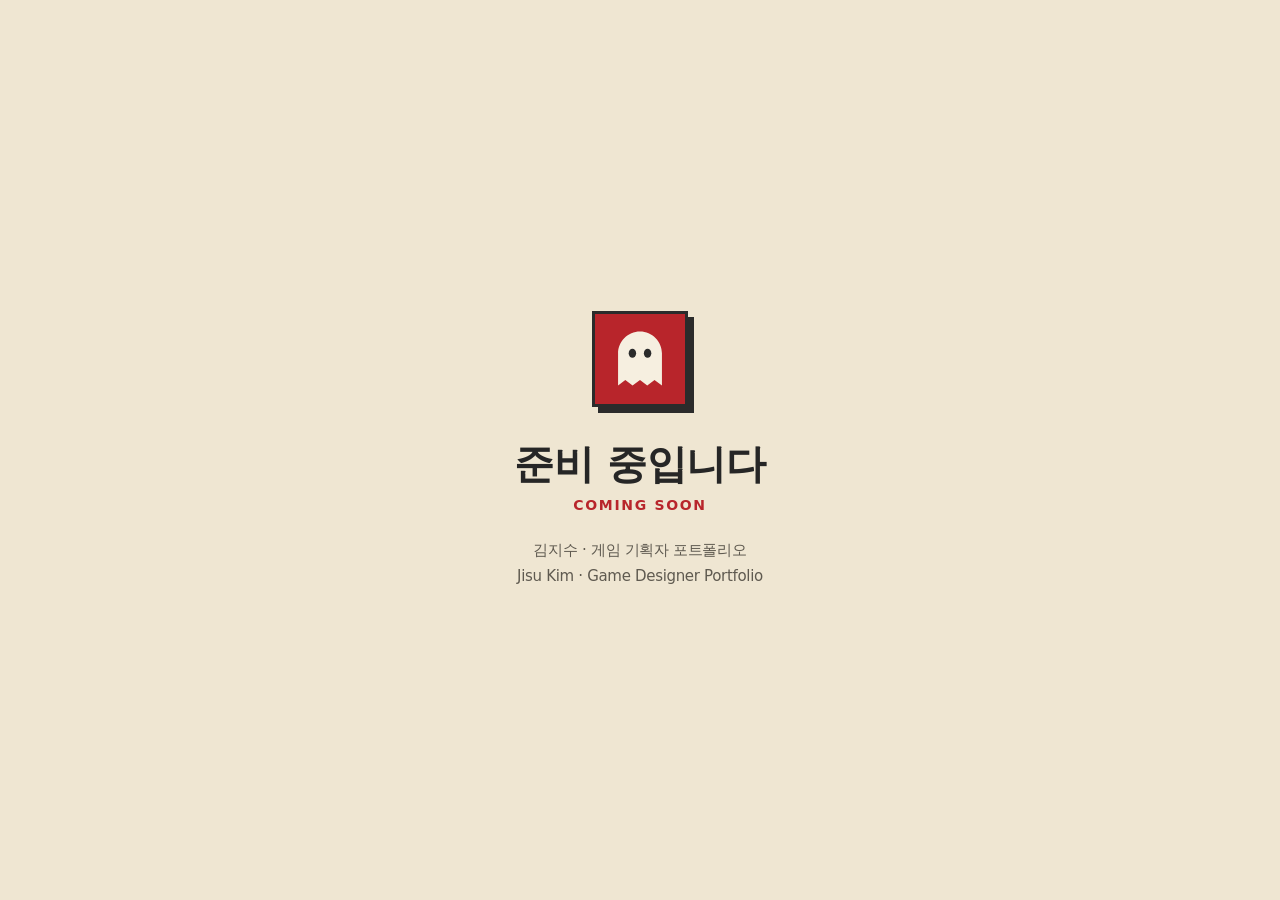
==== coming-soon/index.html @ ac5e26d6 "공개 전까지 Cloudflare(jisu.kim)에는 준비중 화면만 올림 작업은 GitHub Pages 에서 계속 확인하고, 완성되면 Cloudflare 로 공개하기 위해 wran" ====
<!DOCTYPE html>
<html lang="ko">
<head>
<meta charset="UTF-8">
<meta name="viewport" content="width=device-width, initial-scale=1, viewport-fit=cover">
<title>김지수 · 준비 중</title>
<meta name="description" content="김지수 게임 기획자 포트폴리오를 준비하고 있습니다. · Jisu Kim's game design portfolio is coming soon.">
<meta name="robots" content="noindex">
<meta name="color-scheme" content="light dark">
<meta name="theme-color" content="#efe6d2" media="(prefers-color-scheme: light)">
<meta name="theme-color" content="#232323" media="(prefers-color-scheme: dark)">
<link rel="icon" type="image/svg+xml" href="data:image/svg+xml,%3Csvg xmlns='http://www.w3.org/2000/svg' viewBox='0 0 64 64'%3E%3Crect width='64' height='64' fill='%23b8252b'/%3E%3Cg transform='translate(10 7.25) scale(1.375)'%3E%3Cpath fill='%23f6efe0' d='M16 2c-7.2 0-13 5.8-13 13v19l4.3-3.2 4.3 3.2 4.4-3.2 4.3 3.2 4.3-3.2 4.4 3.2V15c0-7.2-5.8-13-13-13z'/%3E%3Cellipse cx='11.5' cy='15' rx='2.2' ry='2.7' fill='%232b2b2b'/%3E%3Cellipse cx='20.5' cy='15' rx='2.2' ry='2.7' fill='%232b2b2b'/%3E%3C/g%3E%3C/svg%3E">
<style>
  :root {
    --bg: #efe6d2; --text: #262626; --muted: #5f5a50;
    --accent: #b8252b; --line: #2b2b2b;
  }
  @media (prefers-color-scheme: dark) {
    :root { --bg: #232323; --text: #efe6d2; --muted: #b3ab9b; --accent: #e0373d; --line: #111; }
  }
  * { box-sizing: border-box; }
  html, body { height: 100%; }
  body {
    margin: 0; min-height: 100%;
    display: grid; place-items: center;
    padding: 32px 20px;
    background: var(--bg); color: var(--text);
    font-family: 'Apple SD Gothic Neo', 'Malgun Gothic', 'Noto Sans KR', system-ui, sans-serif;
    letter-spacing: -0.02em; text-align: center;
  }
  main { max-width: 28rem; }
  .badge {
    width: 96px; height: 96px; margin: 0 auto 32px;
    display: grid; place-items: center;
    background: var(--accent);
    border: 3px solid var(--line);
    box-shadow: 6px 6px 0 var(--line);
  }
  .badge svg { width: 60%; animation: bob 2.4s ease-in-out infinite; }
  @keyframes bob { 50% { transform: translateY(-4px); } }
  @media (prefers-reduced-motion: reduce) { .badge svg { animation: none; } }
  h1 { margin: 0; font-size: clamp(28px, 7vw, 40px); font-weight: 800; line-height: 1.25; }
  h1 .en {
    display: block; margin-top: 8px;
    font-size: 14px; font-weight: 700; letter-spacing: 0.12em; text-transform: uppercase;
    color: var(--accent);
  }
  p { margin: 24px 0 0; font-size: 15px; line-height: 1.7; color: var(--muted); }
</style>
</head>
<body>
<main>
  <div class="badge" aria-hidden="true">
    <svg viewBox="0 0 32 36">
      <path fill="#f6efe0" d="M16 2c-7.2 0-13 5.8-13 13v19l4.3-3.2 4.3 3.2 4.4-3.2 4.3 3.2 4.3-3.2 4.4 3.2V15c0-7.2-5.8-13-13-13z"/>
      <ellipse cx="11.5" cy="15" rx="2.2" ry="2.7" fill="#2b2b2b"/>
      <ellipse cx="20.5" cy="15" rx="2.2" ry="2.7" fill="#2b2b2b"/>
    </svg>
  </div>
  <h1>준비 중입니다<span class="en" lang="en">Coming soon</span></h1>
  <p>김지수 · 게임 기획자 포트폴리오<br><span lang="en">Jisu Kim · Game Designer Portfolio</span></p>
</main>
</body>
</html>
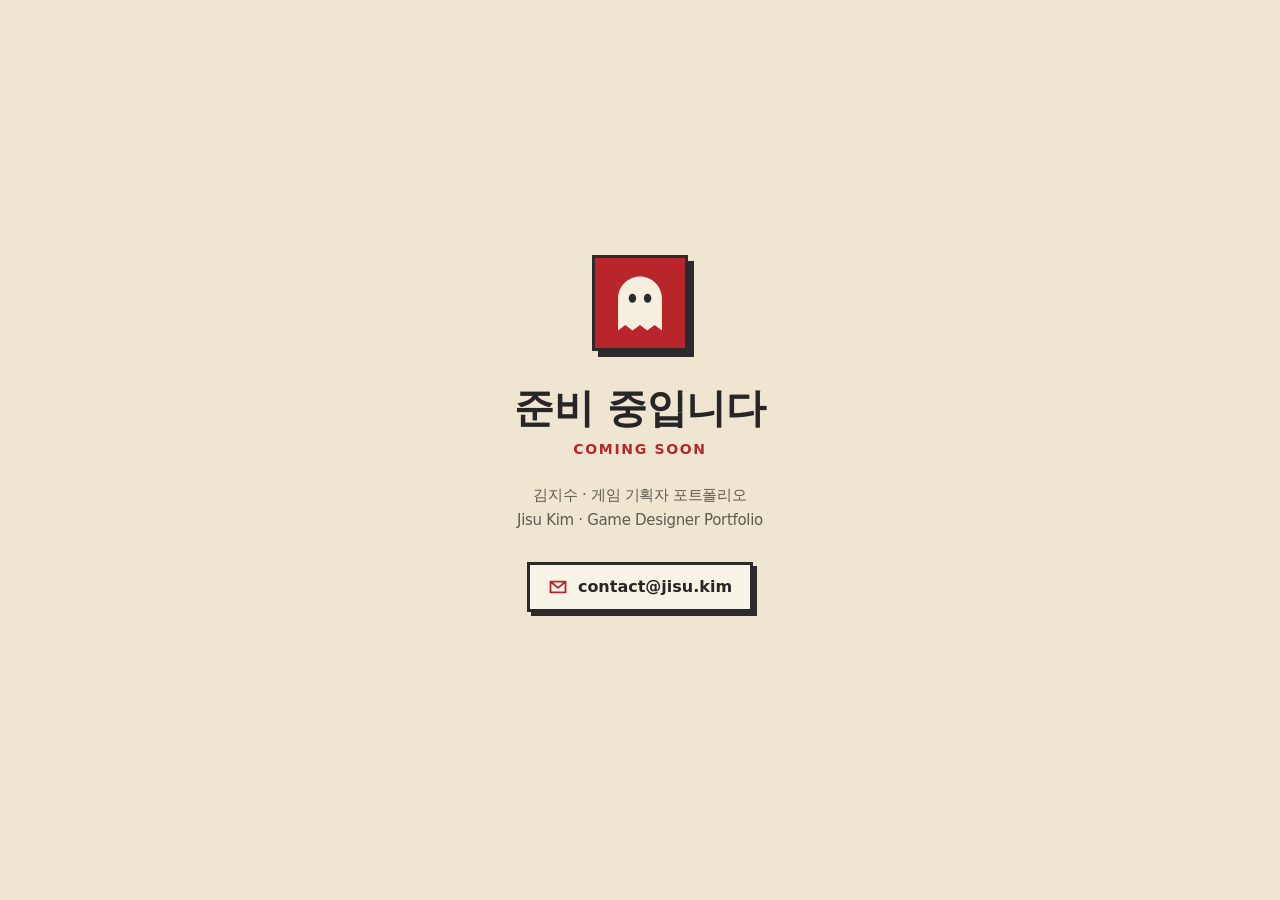
==== commit 6b874657: "준비중 화면에 연락 이메일 추가 공개 전에도 연락할 길은 남겨 두려고 '준비 중입니다' 아래에 contact@jisu.kim 버튼을 둠. 사이트 본편처럼 누르면 메일 앱을 열면서 " ====
--- a/coming-soon/index.html
+++ b/coming-soon/index.html
@@ -12,11 +12,11 @@
 <link rel="icon" type="image/svg+xml" href="data:image/svg+xml,%3Csvg xmlns='http://www.w3.org/2000/svg' viewBox='0 0 64 64'%3E%3Crect width='64' height='64' fill='%23b8252b'/%3E%3Cg transform='translate(10 7.25) scale(1.375)'%3E%3Cpath fill='%23f6efe0' d='M16 2c-7.2 0-13 5.8-13 13v19l4.3-3.2 4.3 3.2 4.4-3.2 4.3 3.2 4.3-3.2 4.4 3.2V15c0-7.2-5.8-13-13-13z'/%3E%3Cellipse cx='11.5' cy='15' rx='2.2' ry='2.7' fill='%232b2b2b'/%3E%3Cellipse cx='20.5' cy='15' rx='2.2' ry='2.7' fill='%232b2b2b'/%3E%3C/g%3E%3C/svg%3E">
 <style>
   :root {
-    --bg: #efe6d2; --text: #262626; --muted: #5f5a50;
+    --bg: #efe6d2; --surface: #f8f3e7; --text: #262626; --muted: #5f5a50;
     --accent: #b8252b; --line: #2b2b2b;
   }
   @media (prefers-color-scheme: dark) {
-    :root { --bg: #232323; --text: #efe6d2; --muted: #b3ab9b; --accent: #e0373d; --line: #111; }
+    :root { --bg: #232323; --surface: #2e2e2e; --text: #efe6d2; --muted: #b3ab9b; --accent: #e0373d; --line: #111; }
   }
   * { box-sizing: border-box; }
   html, body { height: 100%; }
@@ -46,6 +46,22 @@
     color: var(--accent);
   }
   p { margin: 24px 0 0; font-size: 15px; line-height: 1.7; color: var(--muted); }
+  .mail {
+    display: inline-flex; align-items: center; gap: 10px;
+    margin-top: 28px; padding: 12px 18px;
+    font-size: 16px; font-weight: 700; letter-spacing: 0;
+    color: var(--text); text-decoration: none;
+    background: var(--surface);
+    border: 3px solid var(--line);
+    box-shadow: 4px 4px 0 var(--line);
+    transition: transform .12s, box-shadow .12s;
+  }
+  .mail svg { width: 20px; height: 20px; flex: none; color: var(--accent); }
+  .mail:hover { transform: translate(2px, 2px); box-shadow: 2px 2px 0 var(--line); }
+  .mail:active { transform: translate(4px, 4px); box-shadow: none; }
+  .mail:focus-visible { outline: 3px solid var(--accent); outline-offset: 4px; }
+  @media (prefers-reduced-motion: reduce) { .mail { transition: none; } }
+  .copied { min-height: 1.6em; margin-top: 12px; font-size: 13px; }
 </style>
 </head>
 <body>
@@ -59,6 +75,24 @@
   </div>
   <h1>준비 중입니다<span class="en" lang="en">Coming soon</span></h1>
   <p>김지수 · 게임 기획자 포트폴리오<br><span lang="en">Jisu Kim · Game Designer Portfolio</span></p>
+  <a class="mail" href="mailto:contact@jisu.kim">
+    <svg viewBox="0 0 24 24" aria-hidden="true"><path fill="none" stroke="currentColor" stroke-width="2.2" stroke-linejoin="round" d="M3 5.5h18v13H3zM3.5 6l8.5 7 8.5-7"/></svg>
+    contact@jisu.kim
+  </a>
+  <p class="copied" role="status" aria-live="polite"></p>
 </main>
+<script>
+  (function () {
+    var link = document.querySelector('.mail'), note = document.querySelector('.copied'), timer;
+    link.addEventListener('click', function () {
+      if (!navigator.clipboard) return;
+      navigator.clipboard.writeText(link.getAttribute('href').slice(7)).then(function () {
+        note.innerHTML = '이메일 주소를 복사했습니다 · <span lang="en">Email address copied</span>';
+        clearTimeout(timer);
+        timer = setTimeout(function () { note.textContent = ''; }, 2400);
+      }, function () {});
+    });
+  })();
+</script>
 </body>
 </html>
